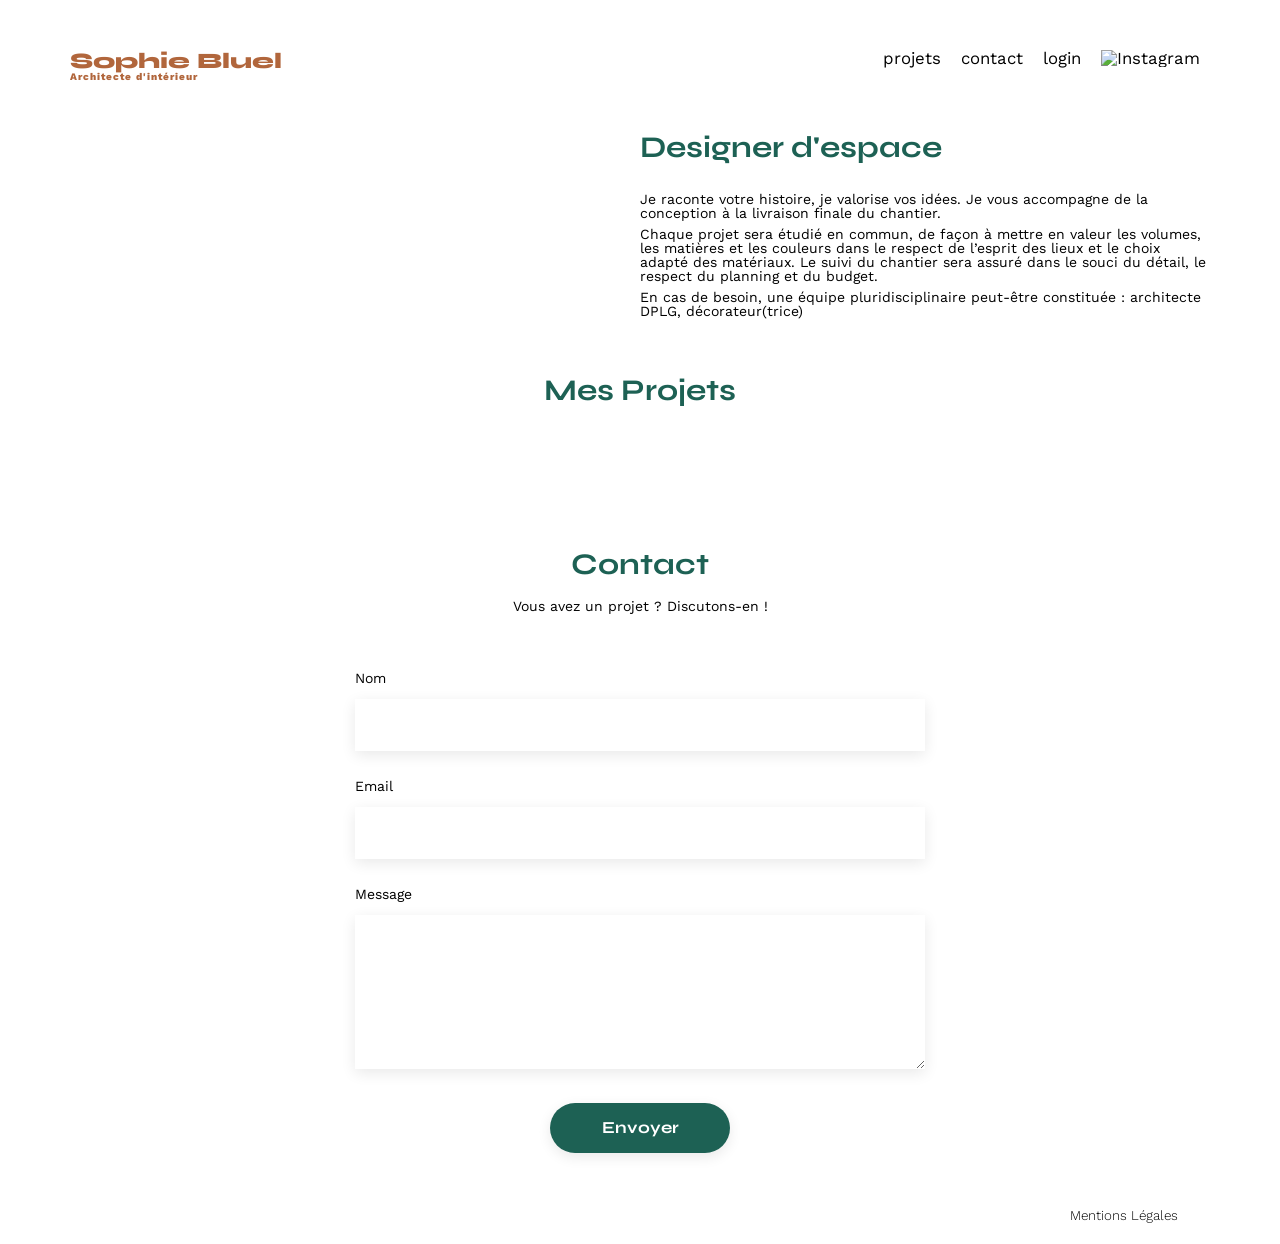
==== FrontEnd/index.html @ 363b49ae "Filters et Login Page" ====
<!DOCTYPE html>
<html lang="fr">
<head>
	<meta charset="UTF-8">
	<title>Sophie Bluel - Architecte d'intérieur</title>
	<meta name="viewport" content="width=device-width, initial-scale=1.0">
	<link rel="preconnect" href="https://fonts.googleapis.com">
	<link rel="preconnect" href="https://fonts.gstatic.com" crossorigin>
	<link href="https://fonts.googleapis.com/css2?family=Syne:wght@700;800&family=Work+Sans&display=swap" rel="stylesheet">
	<meta name="description" content="">
	<link rel="stylesheet" href="./assets/style.css">
	<script type="module" src="./assets/script.js"></script>
</head>
<body>
<header>
	<h1>Sophie Bluel <span>Architecte d'intérieur</span></h1>
	<nav>
		<ul>
			<li>projets</li>
			<li>contact</li>
			<li><a href="./login.html">login</a></li>
			<li><img src="./assets/icons/instagram.png" alt="Instagram"></li>
		</ul>
	</nav>
</header>
<main>
	<section id="introduction">
		<figure>
			<img src="./assets/images/sophie-bluel.png" alt="">
		</figure>
		<article>
			<h2>Designer d'espace</h2>
			<p>Je raconte votre histoire, je valorise vos idées. Je vous accompagne de la conception à la livraison finale du chantier.</p>
			<p>Chaque projet sera étudié en commun, de façon à mettre en valeur les volumes, les matières et les couleurs dans le respect de l’esprit des lieux et le choix adapté des matériaux. Le suivi du chantier sera assuré dans le souci du détail, le respect du planning et du budget.</p>
			<p>En cas de besoin, une équipe pluridisciplinaire peut-être constituée : architecte DPLG, décorateur(trice)</p>
		</article>
	</section>
	<section id="portfolio">
		<h2>Mes Projets</h2>
		<div id="filtres">
		</div>
		<br>
		<div class="gallery">
		</div>
	</section>
	<section id="contact">
		<h2>Contact</h2>
		<p>Vous avez un projet ? Discutons-en !</p>
		<form action="#" method="post">
			<label for="name">Nom</label>
			<input type="text" name="name" id="name">
			<label for="email">Email</label>
			<input type="email" name="email" id="email">
			<label for="message">Message</label>
			<textarea name="message" id="message" cols="30" rows="10"></textarea>
			<input type="submit" value="Envoyer">
		</form>
	</section>
</main>

<footer>
	<nav>
		<ul>
			<li>Mentions Légales</li>
		</ul>
	</nav>
</footer>
</body>
</html>
---- FrontEnd/assets/style.css ----
/* http://meyerweb.com/eric/tools/css/reset/
   v2.0 | 20110126
   License: none (public domain)
*/

html, body, div, span, applet, object, iframe,
h1, h2, h3, h4, h5, h6, p, blockquote, pre,
a, abbr, acronym, address, big, cite, code,
del, dfn, em, img, ins, kbd, q, s, samp,
small, strike, strong, sub, sup, tt, var,
b, u, i, center,
dl, dt, dd, ol, ul, li,
fieldset, form, label, legend,
table, caption, tbody, tfoot, thead, tr, th, td,
article, aside, canvas, details, embed,
figure, figcaption, footer, header, hgroup,
menu, nav, output, ruby, section, summary,
time, mark, audio, video {
	margin: 0;
	padding: 0;
	border: 0;
	font-size: 100%;
	font: inherit;
	vertical-align: baseline;
}
/* HTML5 display-role reset for older browsers */
article, aside, details, figcaption, figure,
footer, header, hgroup, menu, nav, section {
	display: block;
}
body {
	line-height: 1;
}
ol, ul {
	list-style: none;
}
blockquote, q {
	quotes: none;
}
blockquote:before, blockquote:after,
q:before, q:after {
	content: '';
	content: none;
}
table {
	border-collapse: collapse;
	border-spacing: 0;
}
/** end reset css**/
body {
	max-width: 1140px;
	margin:auto;
	font-family: 'Work Sans' ;
	font-size: 14px;
}
header {
	display: flex;
	justify-content: space-between;
	margin: 50px 0
}
section {
	margin: 50px 0
}

h1{
	display: flex;
	flex-direction: column;
	font-family: 'Syne';
	font-size: 22px;
	font-weight: 800;
	color: #B1663C
}

h1 > span {
	font-family: 'Work Sans';
	font-size:10px;
	letter-spacing: 0.1em;
;
}

h2{
	font-family: 'Syne';
	font-weight: 700;
	font-size: 30px;
	color: #1D6154
}
nav ul {
	display: flex;
	align-items: center;
	list-style-type: none;

}
nav li {
	padding: 0 10px;
	font-size: 1.2em;
}
nav li a {
	text-decoration: none;
	color: black;
}

nav li a:active, a:hover {
	font-weight: bolder;
}

li:hover {
	color: #B1663C;
}


#introduction {
	display: flex;
	align-items: center;
}
#introduction figure {
	flex: 1
}
#introduction img {
	display: block;
	margin: auto;
	width: 80%;
}

#introduction article {
	flex: 1
}
#introduction h2 {
	margin-bottom: 1em;
}

#introduction p {
	margin-bottom: 0.5em;
}
#portfolio h2 {
	text-align: center;
	margin-bottom: 1em;
}
.gallery {
	width: 100%;
	display: grid;
	grid-template-columns: 1fr 1fr 1fr;
	grid-column-gap: 20px;
	grid-row-gap: 20px;
}

.gallery img {
	width: 100%;

}
#contact {
	width: 50%;
	margin: auto;
}
#login {
	width: 35%;
	margin: auto;
	padding-top: 5%;
	padding-bottom: 10%;
}
#contact > *, #login > * {
	text-align: center;

}
#contact h2, #login h2{
	margin-bottom: 20px;
}
#contact form, #login form {
	text-align: left;
	margin-top:30px;
	display: flex;
	flex-direction: column;
}

#contact input, #login input {
	height: 50px;
	font-size: 1.2em;
	border: none;
	box-shadow: 0px 4px 14px rgba(0, 0, 0, 0.09);
}
#contact label, #login label {
	margin: 2em 0 1em 0;
}
#contact textarea {
	border: none;
	box-shadow: 0px 4px 14px rgba(0, 0, 0, 0.09);
}
#login #mdpOublie {
	color: #3D3D3D;
	display: block;
}

input[type="submit"]{
	font-family: 'Syne';
	font-weight: 700;
	color: white;
	background-color: #1D6154;
	margin : 2em auto ;
	width: 180px;
	text-align: center;
	border-radius: 60px ;
}

footer nav ul {
	display: flex;
	justify-content: flex-end;
	margin: 2em;
	font-weight: 300;
	color: black;
	font-size: 0.8em;
}

#filtres {
	display: flex;
	justify-content: center;
	flex-wrap: wrap;
	gap: 10px;
	margin-bottom: 50px;
}

#filtres button {
	font-family: 'Syne';
	font-weight: 700;
	font-size: 1.2em;
	color: #1D6154;
	background-color: transparent;
	border: 1px solid #1D6154; 
	border-radius: 60px;
	padding: 9px 25px;
	min-width: 100px;
	cursor: pointer;
}

#filtres button:hover,
#filtres button.active {
	background-color: #1D6154;
	color: white;
}
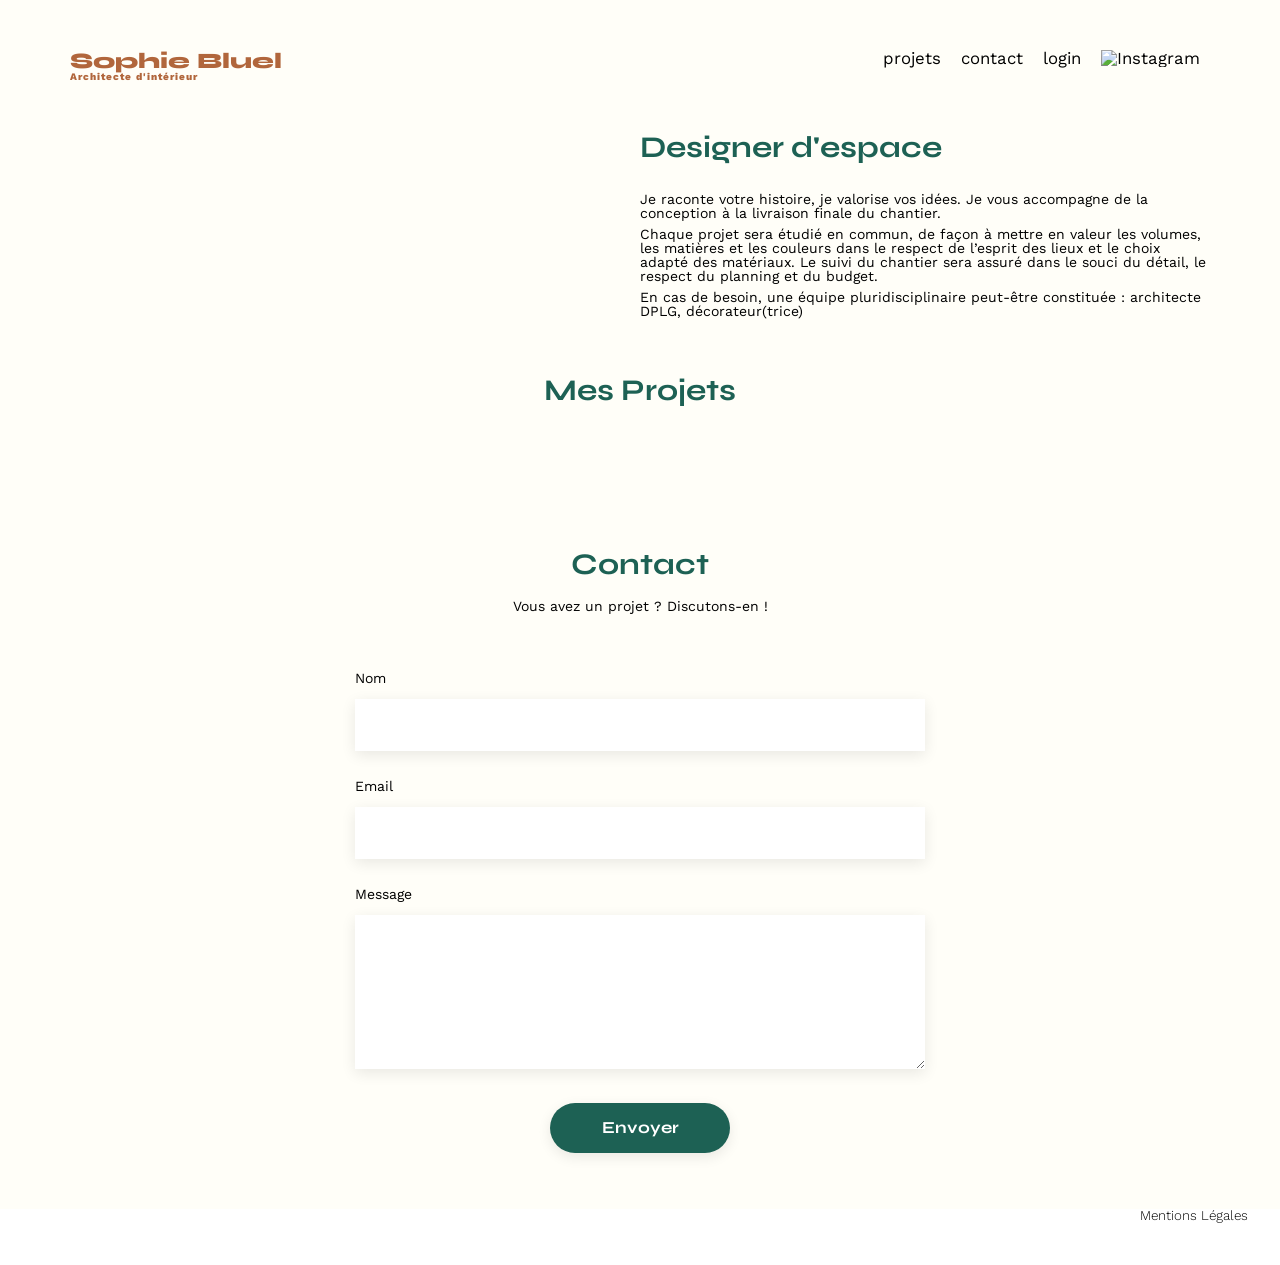
==== commit 50c84c90: "Barre Mode Edition et Logout" ====
--- a/FrontEnd/index.html
+++ b/FrontEnd/index.html
@@ -12,13 +12,17 @@
 	<script type="module" src="./assets/script.js"></script>
 </head>
 <body>
+	<div class="mode-edition">
+		<p>Mode Édition</p>
+	</div>
 <header>
 	<h1>Sophie Bluel <span>Architecte d'intérieur</span></h1>
 	<nav>
 		<ul>
 			<li>projets</li>
 			<li>contact</li>
-			<li><a href="./login.html">login</a></li>
+			<li id="nav-login"><a href="./login.html">login</a></li>
+			<li id="nav-logout"><a href="#">logout</a></li>
 			<li><img src="./assets/icons/instagram.png" alt="Instagram"></li>
 		</ul>
 	</nav>
--- a/FrontEnd/assets/style.css
+++ b/FrontEnd/assets/style.css
@@ -30,6 +30,8 @@
 }
 body {
 	line-height: 1;
+	background-color: #FFFEF8;
+;
 }
 ol, ul {
 	list-style: none;
@@ -58,6 +60,14 @@
 	justify-content: space-between;
 	margin: 50px 0
 }
+
+footer nav {
+	height: 56px;
+	background-color: white;
+	width: 100vw;
+	margin-left: calc(50% - 50vw);
+}
+
 section {
 	margin: 50px 0
 }
@@ -236,3 +246,30 @@
 	color: white;
 }
 
+.mode-edition {
+	display: none;
+	background-color: black;
+	color: white;
+	height: 56px;
+	text-align: center;
+	align-content: center;
+	width: 100vw;
+	margin-left: calc(50% - 50vw);
+}
+
+.mode-edition.visible {
+	display: block;
+}
+
+#nav-logout {
+	display: none;
+}
+
+#nav-logout.visible {
+	display: list-item;
+}
+
+#nav-login.hidden {
+	display: none;
+}
+
